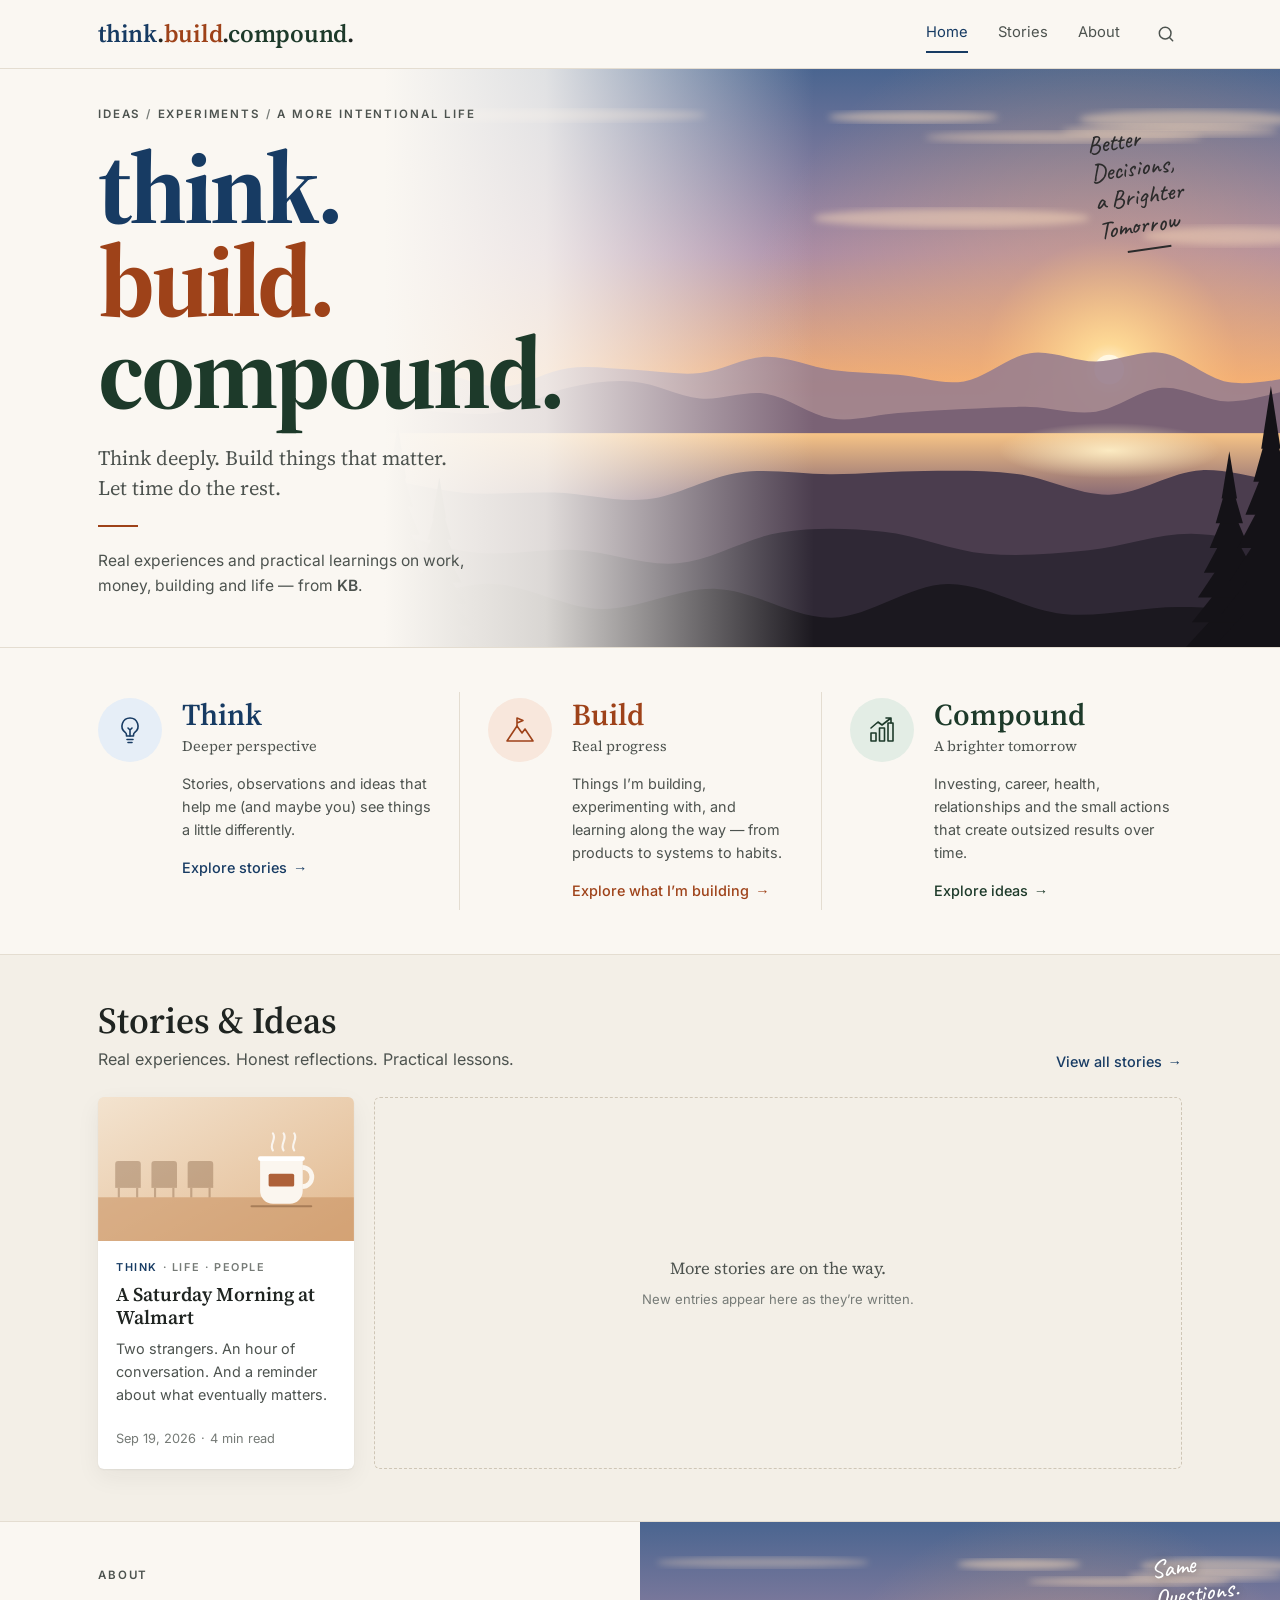
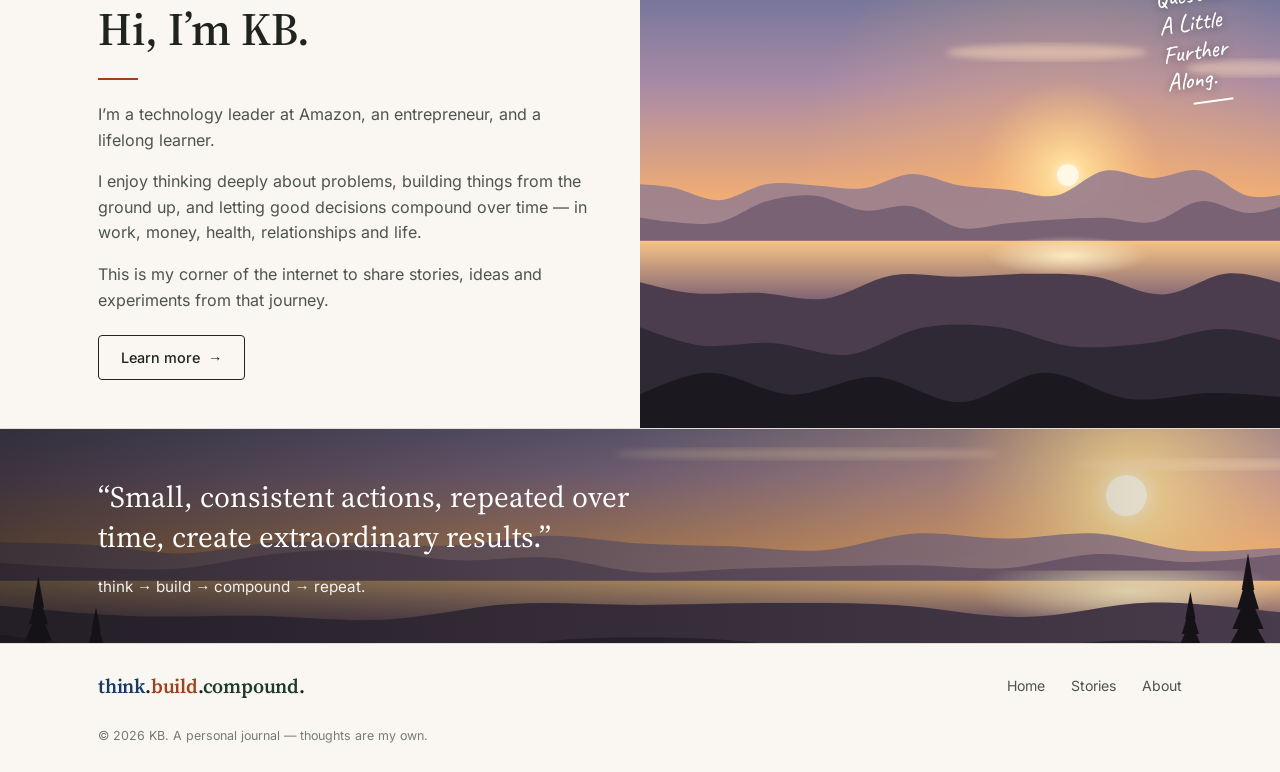
==== index.html @ 1331cb5c "Launch V1 of think.build.compound. Static journal site: Home, Stories archive (filters + search), Ab" ====
<!doctype html>
<html lang="en">
<head>
  <meta charset="utf-8">
  <meta name="viewport" content="width=device-width, initial-scale=1">
  <title>think.build.compound. — a journal by KB</title>
  <meta name="description" content="Think deeply. Build things that matter. Let time do the rest. Real experiences and practical learnings on work, money, building and life — from KB.">
  <link rel="canonical" href="https://thinkbuildcompound.com/">
  <meta name="theme-color" content="#faf7f2">
  <meta property="og:site_name" content="think.build.compound.">
  <meta property="og:type" content="website">
  <meta property="og:title" content="think.build.compound. — a journal by KB">
  <meta property="og:description" content="Think deeply. Build things that matter. Let time do the rest. Real experiences and practical learnings on work, money, building and life — from KB.">
  <meta property="og:url" content="https://thinkbuildcompound.com/">
  <meta property="og:image" content="https://thinkbuildcompound.com/assets/images/og-image.png">
  <meta property="og:image:width" content="1200">
  <meta property="og:image:height" content="630">
  <meta name="twitter:card" content="summary_large_image">
  <link rel="icon" href="assets/images/favicon.svg" type="image/svg+xml">
  <link rel="icon" href="assets/images/favicon-32.png" sizes="32x32" type="image/png">
  <link rel="apple-touch-icon" href="assets/images/apple-touch-icon.png">
  <link rel="preload" href="assets/fonts/source-serif-4-latin-opsz-normal.woff2" as="font" type="font/woff2" crossorigin>
  <link rel="stylesheet" href="assets/css/style.css">
</head><body>
  <a class="skip-link" href="#main">Skip to content</a>
  <header class="site-header">
    <div class="container">
      <a class="wordmark" href="index.html" aria-label="think.build.compound. home"><span class="c-think">think</span><span class="dot">.</span><span class="c-build">build</span><span class="dot">.</span><span class="c-compound">compound</span><span class="dot">.</span></a>
      <button class="nav-toggle" type="button" aria-expanded="false" aria-controls="site-nav" aria-label="Menu">
        <svg viewBox="0 0 24 24" fill="none" stroke="currentColor" stroke-width="1.8" stroke-linecap="round" aria-hidden="true"><path d="M4 7h16M4 12h16M4 17h16"/></svg>
      </button>
      <nav id="site-nav" class="nav" aria-label="Main">
        <a href="index.html" aria-current="page">Home</a>
        <a href="stories.html">Stories</a>
        <a href="about.html">About</a>
        <a class="search-link" href="stories.html#search" aria-label="Search stories">
          <svg viewBox="0 0 24 24" fill="none" stroke="currentColor" stroke-width="1.8" stroke-linecap="round" aria-hidden="true"><circle cx="11" cy="11" r="7"/><path d="m20 20-3.5-3.5"/></svg>
        </a>
      </nav>
    </div>
  </header>

  <main id="main">
    <section class="hero" aria-labelledby="hero-title">
      <div class="hero-media">
        <img src="assets/images/hero-landscape.svg" alt="" width="1600" height="1000" fetchpriority="high">
      </div>
      <p class="hero-note hand" aria-hidden="true">Better<br>Decisions,<br>a Brighter<br>Tomorrow</p>
      <div class="container">
        <div class="hero-copy">
          <p class="eyebrow">Ideas<span>/</span>Experiments<span>/</span>A more intentional life</p>
          <h1 class="hero-title" id="hero-title"><span class="c-think">think.</span><span class="c-build">build.</span><span class="c-compound">compound.</span></h1>
          <p class="hero-lede">Think deeply. Build things that matter.<br>Let time do the rest.</p>
          <hr class="accent-rule">
          <p class="hero-support">Real experiences and practical learnings on work, money, building and life — from <strong>KB</strong>.</p>
        </div>
      </div>
    </section>

    <section class="pillars" aria-label="The three ideas behind this journal">
      <div class="container">
        <div class="pillar pillar--think">
          <div class="pillar-icon"><svg viewBox="0 0 32 32" fill="none" stroke="currentColor" stroke-width="1.6" stroke-linecap="round" stroke-linejoin="round" aria-hidden="true"><path d="M16 4a8 8 0 0 0-4.8 14.4c.8.6 1.3 1.5 1.3 2.5V22h7v-1.1c0-1 .5-1.9 1.3-2.5A8 8 0 0 0 16 4Z"/><path d="M13 25.5h6M14 28.5h4M16 22v-6l-2-2M16 16l2-2"/></svg></div>
          <div>
            <h2>Think</h2>
            <p class="pillar-sub">Deeper perspective</p>
            <p>Stories, observations and ideas that help me (and maybe you) see things a little differently.</p>
            <a class="arrow-link" href="stories.html?category=think">Explore stories</a>
          </div>
        </div>
        <div class="pillar pillar--build">
          <div class="pillar-icon"><svg viewBox="0 0 32 32" fill="none" stroke="currentColor" stroke-width="1.6" stroke-linecap="round" stroke-linejoin="round" aria-hidden="true"><path d="M3 27 13 12l5 7 3-4 8 12Z"/><path d="M13 12V4l6 2.5-6 2.5"/></svg></div>
          <div>
            <h2>Build</h2>
            <p class="pillar-sub">Real progress</p>
            <p>Things I’m building, experimenting with, and learning along the way — from products to systems to habits.</p>
            <a class="arrow-link" href="stories.html?category=build">Explore what I’m building</a>
          </div>
        </div>
        <div class="pillar pillar--compound">
          <div class="pillar-icon"><svg viewBox="0 0 32 32" fill="none" stroke="currentColor" stroke-width="1.6" stroke-linecap="round" stroke-linejoin="round" aria-hidden="true"><rect x="5" y="19" width="5" height="8"/><rect x="13.5" y="14" width="5" height="13"/><rect x="22" y="9" width="5" height="18"/><path d="m5 14 7-6 4 3 9-7M20 4h5v5"/></svg></div>
          <div>
            <h2>Compound</h2>
            <p class="pillar-sub">A brighter tomorrow</p>
            <p>Investing, career, health, relationships and the small actions that create outsized results over time.</p>
            <a class="arrow-link" href="stories.html?category=compound">Explore ideas</a>
          </div>
        </div>
      </div>
    </section>

    <section class="stories-band" aria-labelledby="stories-title">
      <div class="container">
        <div class="section-head">
          <div>
            <h2 id="stories-title">Stories &amp; Ideas</h2>
            <p>Real experiences. Honest reflections. Practical lessons.</p>
          </div>
          <a class="arrow-link" href="stories.html">View all stories</a>
        </div>
        <div data-stories data-limit="4" data-upcoming>
          <noscript><p><a href="stories/a-saturday-morning-at-walmart.html">A Saturday Morning at Walmart</a> · <a href="stories.html">All stories</a></p></noscript>
        </div>
      </div>
    </section>

    <section class="about-teaser" aria-labelledby="about-title">
      <div class="about-copy">
        <p class="eyebrow">About</p>
        <h2 id="about-title">Hi, I’m KB.</h2>
        <hr class="accent-rule">
        <p>I’m a technology leader at Amazon, an entrepreneur, and a lifelong learner.</p>
        <p>I enjoy thinking deeply about problems, building things from the ground up, and letting good decisions compound over time — in work, money, health, relationships and life.</p>
        <p>This is my corner of the internet to share stories, ideas and experiments from that journey.</p>
        <a class="btn" href="about.html">Learn more</a>
      </div>
      <div class="about-media">
        <img src="assets/images/about-morning.svg" alt="" width="1200" height="900" loading="lazy">
        <p class="hand" aria-hidden="true">Same<br>Questions.<br>A Little<br>Further<br>Along.</p>
      </div>
    </section>

    <section class="banner" aria-label="Guiding idea">
      <img src="assets/images/banner-ridge.svg" alt="" width="2400" height="640" loading="lazy">
      <div class="container">
        <blockquote>“Small, consistent actions, repeated over time, create extraordinary results.”</blockquote>
        <p class="loop">think → build → compound → repeat.</p>
      </div>
    </section>
  </main>
  <footer class="site-footer">
    <div class="container">
      <a class="wordmark" href="index.html" aria-label="think.build.compound. home"><span class="c-think">think</span>.<span class="c-build">build</span>.<span class="c-compound">compound</span>.</a>
      <nav class="footer-nav" aria-label="Footer">
        <a href="index.html">Home</a>
        <a href="stories.html">Stories</a>
        <a href="about.html">About</a>
      </nav>
      <p class="footer-meta">© <span data-year>2026</span> KB. A personal journal — thoughts are my own.</p>
    </div>
  </footer>
  <script src="assets/js/main.js" defer></script>
  <script>document.querySelectorAll("[data-year]").forEach(function(e){e.textContent=new Date().getFullYear()})</script>
</body>
</html>
---- assets/css/style.css ----
/* ==========================================================================
   think.build.compound. — site styles
   One stylesheet, no build step. Sections follow the page order.
   ========================================================================== */

/* ---------- Fonts (self-hosted, OFL licensed; see assets/fonts/LICENSE-*) ---------- */
@font-face { font-family: "Source Serif 4"; src: url("../fonts/source-serif-4-latin-opsz-normal.woff2") format("woff2"); font-weight: 200 900; font-style: normal; font-display: swap; }
@font-face { font-family: "Inter"; src: url("../fonts/inter-latin-400-normal.woff2") format("woff2"); font-weight: 400; font-display: swap; }
@font-face { font-family: "Inter"; src: url("../fonts/inter-latin-500-normal.woff2") format("woff2"); font-weight: 500; font-display: swap; }
@font-face { font-family: "Inter"; src: url("../fonts/inter-latin-600-normal.woff2") format("woff2"); font-weight: 600; font-display: swap; }
@font-face { font-family: "Caveat"; src: url("../fonts/caveat-latin-500-normal.woff2") format("woff2"); font-weight: 500; font-display: swap; }

/* ---------- Design tokens ---------- */
:root {
  --bg: #faf7f2;          /* warm off-white page */
  --bg-alt: #f3efe7;      /* subtle band behind story cards */
  --surface: #ffffff;
  --ink: #1f2421;         /* body text */
  --ink-soft: #4d534f;    /* secondary text */
  --ink-faint: #767b77;   /* meta text (AA on --bg) */
  --rule: #e4ddd1;

  --think: #173b63;       /* blue */
  --build: #9e4219;       /* rust */
  --compound: #1d3a2a;    /* dark green */
  --think-tint: #e6eef7;
  --build-tint: #f8e7dc;
  --compound-tint: #e3ede5;

  --serif: "Source Serif 4", Georgia, "Times New Roman", serif;
  --sans: "Inter", -apple-system, BlinkMacSystemFont, "Segoe UI", Roboto, sans-serif;
  --hand: "Caveat", "Bradley Hand", cursive;

  --max: 1180px;
  --gutter: clamp(16px, 4vw, 48px);
  --radius: 6px;
  --shadow: 0 1px 2px rgba(31, 36, 33, .06), 0 8px 24px rgba(31, 36, 33, .06);
}

/* ---------- Base ---------- */
*, *::before, *::after { box-sizing: border-box; }
html { -webkit-text-size-adjust: 100%; scroll-behavior: smooth; background: var(--bg); }
@media (prefers-reduced-motion: reduce) { html { scroll-behavior: auto; } * { transition: none !important; } }
body {
  margin: 0;
  background: var(--bg);
  color: var(--ink);
  font-family: var(--sans);
  font-size: 1rem;
  line-height: 1.6;
  -webkit-font-smoothing: antialiased;
}
img { max-width: 100%; height: auto; display: block; }
a { color: inherit; }
a:focus-visible, button:focus-visible, input:focus-visible {
  outline: 2px solid var(--think);
  outline-offset: 3px;
  border-radius: 2px;
}
h1, h2, h3 { font-family: var(--serif); font-weight: 600; line-height: 1.15; margin: 0; color: var(--ink); }
p { margin: 0 0 1em; }

.container { width: 100%; max-width: var(--max); margin: 0 auto; padding: 0 var(--gutter); }
.visually-hidden {
  position: absolute !important; width: 1px; height: 1px; overflow: hidden;
  clip: rect(0 0 0 0); white-space: nowrap;
}
.skip-link {
  position: absolute; left: 12px; top: -48px; z-index: 100;
  background: var(--think); color: #fff; padding: 8px 14px; border-radius: var(--radius);
}
.skip-link:focus { top: 12px; }

.c-think { color: var(--think); }
.c-build { color: var(--build); }
.c-compound { color: var(--compound); }

.eyebrow {
  font-size: .72rem; font-weight: 600; letter-spacing: .16em; text-transform: uppercase;
  color: var(--ink-soft); margin: 0 0 18px;
}
.eyebrow span { margin: 0 .5em; color: var(--ink-faint); }
.accent-rule { width: 40px; height: 2px; background: var(--build); border: 0; margin: 22px 0; }
.hand { font-family: var(--hand); font-size: 1.55rem; line-height: 1.15; color: #2b2b2b; }

/* ---------- Header / nav ---------- */
.site-header { background: var(--bg); border-bottom: 1px solid var(--rule); position: relative; z-index: 20; }
.site-header .container { display: flex; align-items: center; justify-content: space-between; min-height: 68px; }
.wordmark { font-family: var(--serif); font-weight: 600; font-size: 1.55rem; text-decoration: none; letter-spacing: -.01em; }
.wordmark .dot { color: inherit; }
.nav { display: flex; align-items: center; gap: 30px; }
.nav a {
  text-decoration: none; font-size: .92rem; color: var(--ink-soft); padding: 6px 0;
  border-bottom: 2px solid transparent;
}
.nav a:hover { color: var(--ink); }
.nav a[aria-current="page"] { color: var(--think); border-bottom-color: var(--think); }
.nav .search-link { display: inline-flex; padding: 6px; border: 0; }
.nav .search-link svg { width: 20px; height: 20px; }
.nav-toggle {
  display: none; background: none; border: 0; padding: 8px; margin-right: -8px; cursor: pointer; color: var(--ink);
}
.nav-toggle svg { width: 24px; height: 24px; }

@media (max-width: 720px) {
  .nav-toggle { display: inline-flex; }
  .nav {
    display: none; position: absolute; top: 100%; left: 0; right: 0;
    flex-direction: column; align-items: stretch; gap: 0;
    background: var(--bg); border-bottom: 1px solid var(--rule); padding: 8px var(--gutter) 16px;
  }
  .nav.is-open { display: flex; }
  .nav a { padding: 12px 0; border-bottom: 1px solid var(--rule); }
  .nav a[aria-current="page"] { border-bottom-color: var(--rule); }
  .nav .search-link { padding: 12px 0; gap: 8px; align-items: center; }
  .nav .search-link::after { content: "Search"; font-size: .92rem; }
  .wordmark { font-size: 1.3rem; }
}

/* ---------- Hero ---------- */
.hero { position: relative; overflow: hidden; border-bottom: 1px solid var(--rule); }
.hero-media { position: absolute; inset: 0 0 0 30%; }
.hero-media img { width: 100%; height: 100%; object-fit: cover; }
.hero-media::before {
  content: ""; position: absolute; inset: 0; z-index: 1;
  background: linear-gradient(90deg, var(--bg) 0%, rgba(250, 247, 242, .85) 18%, rgba(250, 247, 242, 0) 48%);
}
.hero .container { position: relative; z-index: 2; padding-top: 36px; padding-bottom: 48px; }
.hero-copy { max-width: 470px; }
.hero-title {
  font-size: clamp(3.4rem, 8.4vw, 6.4rem); line-height: .9; letter-spacing: -.03em; font-weight: 700; margin: 0 0 26px;
}
.hero-title span { display: block; }
.hero-lede { font-family: var(--serif); font-size: 1.28rem; line-height: 1.45; color: var(--ink-soft); margin: 0; }
.hero-support { color: var(--ink-soft); font-size: .97rem; max-width: 380px; margin: 0; }
.hero-note {
  position: absolute; z-index: 2; right: max(var(--gutter), calc((100vw - var(--max)) / 2 + var(--gutter)));
  top: 56px; transform: rotate(-8deg); text-align: left;
}
.hero-note::after { content: ""; display: block; width: 44px; height: 2px; background: #2b2b2b; margin: 10px 0 0 26px; }

@media (max-width: 900px) {
  .hero-media { inset: 0 0 0 20%; }
  .hero-media::before { background: linear-gradient(90deg, var(--bg) 0%, rgba(250,247,242,.9) 30%, rgba(250,247,242,.15) 70%); }
}
@media (max-width: 720px) {
  .hero { display: flex; flex-direction: column-reverse; }
  .hero-media { position: relative; inset: auto; height: 260px; }
  .hero-media::before { background: linear-gradient(0deg, var(--bg) 0%, rgba(250,247,242,0) 40%); }
  .hero .container { padding-top: 28px; padding-bottom: 8px; }
  .hero-note { display: none; }
}

/* ---------- Pillars (Think / Build / Compound) ---------- */
.pillars { padding: 44px 0; border-bottom: 1px solid var(--rule); }
.pillars .container { display: grid; grid-template-columns: repeat(3, 1fr); }
.pillar { display: grid; grid-template-columns: 64px 1fr; gap: 20px; padding: 6px 28px; }
.pillar + .pillar { border-left: 1px solid var(--rule); }
.pillar:first-child { padding-left: 0; }
.pillar:last-child { padding-right: 0; }
.pillar-icon { width: 64px; height: 64px; border-radius: 50%; display: grid; place-items: center; }
.pillar-icon svg { width: 32px; height: 32px; }
.pillar--think .pillar-icon { background: var(--think-tint); color: var(--think); }
.pillar--build .pillar-icon { background: var(--build-tint); color: var(--build); }
.pillar--compound .pillar-icon { background: var(--compound-tint); color: var(--compound); }
.pillar h2 { font-size: 1.9rem; }
.pillar--think h2 { color: var(--think); }
.pillar--build h2 { color: var(--build); }
.pillar--compound h2 { color: var(--compound); }
.pillar-sub { font-family: var(--serif); font-size: 1.12rem; color: var(--ink-soft); margin: 2px 0 14px; }
.pillar p { font-size: .9rem; color: var(--ink-soft); }
.arrow-link { font-size: .9rem; font-weight: 500; text-decoration: none; display: inline-flex; gap: 6px; align-items: center; }
.arrow-link::after { content: "→"; transition: transform .15s ease; }
.arrow-link:hover::after { transform: translateX(3px); }
.arrow-link:hover { text-decoration: underline; text-underline-offset: 3px; }
.pillar--think .arrow-link { color: var(--think); }
.pillar--build .arrow-link { color: var(--build); }
.pillar--compound .arrow-link { color: var(--compound); }

@media (max-width: 900px) {
  .pillars .container { grid-template-columns: 1fr; gap: 28px; }
  .pillar, .pillar:first-child, .pillar:last-child { padding: 0; }
  .pillar + .pillar { border-left: 0; border-top: 1px solid var(--rule); padding-top: 28px; }
}

/* ---------- Stories section & cards ---------- */
.stories-band { background: var(--bg-alt); padding: 44px 0 52px; border-bottom: 1px solid var(--rule); }
.section-head { display: flex; justify-content: space-between; align-items: flex-end; gap: 16px; margin-bottom: 24px; flex-wrap: wrap; }
.section-head h2 { font-size: clamp(1.8rem, 3.2vw, 2.3rem); }
.section-head p { margin: 6px 0 0; color: var(--ink-soft); }
.section-head .arrow-link { color: var(--think); }

.card-grid { display: grid; grid-template-columns: repeat(4, 1fr); gap: 20px; }
@media (max-width: 1024px) { .card-grid { grid-template-columns: repeat(2, 1fr); } }
@media (max-width: 560px) { .card-grid { grid-template-columns: 1fr; } }

.card {
  background: var(--surface); border-radius: var(--radius); overflow: hidden; box-shadow: var(--shadow);
  display: flex; flex-direction: column; position: relative; transition: transform .15s ease, box-shadow .15s ease;
}
.card:hover { transform: translateY(-2px); box-shadow: 0 2px 4px rgba(31,36,33,.08), 0 14px 32px rgba(31,36,33,.10); }
.card-media { aspect-ratio: 16 / 9; background: #e9e2d6; }
.card-media img { width: 100%; height: 100%; object-fit: cover; }
.card-body { padding: 18px 18px 20px; display: flex; flex-direction: column; flex: 1; }
.card-tags { font-size: .68rem; font-weight: 600; letter-spacing: .14em; text-transform: uppercase; color: var(--ink-faint); margin: 0 0 8px; }
.card-tags .sep { margin: 0 .45em; }
.card-tags .cat { color: var(--think); }
.card[data-category="build"] .card-tags .cat { color: var(--build); }
.card[data-category="compound"] .card-tags .cat { color: var(--compound); }
.card h3 { font-size: 1.22rem; margin: 0 0 8px; }
.card h3 a { text-decoration: none; }
.card h3 a::after { content: ""; position: absolute; inset: 0; } /* whole card clickable */
.card h3 a:hover { text-decoration: underline; text-underline-offset: 3px; }
.card-excerpt { font-size: .9rem; color: var(--ink-soft); flex: 1; }
.card-meta { font-size: .8rem; color: var(--ink-faint); margin: 8px 0 0; }
.card-meta .sep { margin: 0 .4em; }

.card--upcoming {
  background: transparent; box-shadow: none; border: 1px dashed #cfc6b6; justify-content: center; align-items: center;
  text-align: center; padding: 28px; min-height: 200px; color: var(--ink-faint);
}
.card--upcoming:hover { transform: none; box-shadow: none; }
@media (min-width: 1025px) { .card-grid > .card--upcoming { grid-column: span var(--span, 1); } }
.card--upcoming p { margin: 0; font-family: var(--serif); font-size: 1.05rem; color: var(--ink-soft); }
.card--upcoming small { display: block; margin-top: 6px; font-size: .82rem; }

/* ---------- About teaser ---------- */
.about-teaser { display: grid; grid-template-columns: 1fr 1fr; border-bottom: 1px solid var(--rule); }
.about-copy { padding: 44px var(--gutter) 48px; padding-left: max(var(--gutter), calc((100vw - var(--max)) / 2 + var(--gutter))); }
.about-copy h2 { font-size: clamp(2.2rem, 4vw, 2.9rem); }
.about-copy p { color: var(--ink-soft); max-width: 520px; }
.about-media { position: relative; min-height: 320px; }
.about-media img { position: absolute; inset: 0; width: 100%; height: 100%; object-fit: cover; }
.about-media .hand { position: absolute; top: 28px; right: 36px; transform: rotate(-8deg); color: #fff; text-shadow: 0 1px 8px rgba(0,0,0,.35); }
.about-media .hand::after { content: ""; display: block; width: 40px; height: 2px; background: #fff; margin: 8px 0 0 24px; }
.btn {
  display: inline-flex; align-items: center; gap: 8px; margin-top: 6px;
  border: 1.5px solid var(--ink); border-radius: 4px; padding: 10px 22px;
  font-size: .9rem; font-weight: 500; text-decoration: none; color: var(--ink); background: transparent;
  transition: background .15s ease, color .15s ease;
}
.btn::after { content: "→"; }
.btn:hover { background: var(--ink); color: var(--bg); }
@media (max-width: 800px) {
  .about-teaser { grid-template-columns: 1fr; }
  .about-media { min-height: 240px; order: -1; }
}

/* ---------- Quote banner ---------- */
.banner { position: relative; color: #fff; overflow: hidden; }
.banner img { position: absolute; inset: 0; width: 100%; height: 100%; object-fit: cover; }
.banner::before { content: ""; position: absolute; inset: 0; z-index: 1; background: linear-gradient(90deg, rgba(20,18,23,.72) 0%, rgba(20,18,23,.35) 55%, rgba(20,18,23,.05) 100%); }
.banner .container { position: relative; z-index: 2; padding-top: 48px; padding-bottom: 44px; }
.banner blockquote { margin: 0; font-family: var(--serif); font-size: clamp(1.4rem, 2.6vw, 1.85rem); line-height: 1.35; max-width: 560px; color: #fff; }
.banner .loop { margin: 18px 0 0; font-size: .95rem; opacity: .92; }

/* ---------- Footer ---------- */
.site-footer { padding: 26px 0; border-top: 1px solid var(--rule); }
.site-footer .container { display: flex; align-items: center; justify-content: space-between; gap: 16px; flex-wrap: wrap; }
.site-footer .wordmark { font-size: 1.25rem; }
.footer-nav { display: flex; gap: 26px; font-size: .88rem; }
.footer-nav a { text-decoration: none; color: var(--ink-soft); }
.footer-nav a:hover { color: var(--ink); text-decoration: underline; }
.footer-meta { width: 100%; font-size: .78rem; color: var(--ink-faint); margin: 8px 0 0; }

/* ---------- Page header (Stories / About) ---------- */
.page-head { padding: 52px 0 28px; border-bottom: 1px solid var(--rule); }
.page-head h1 { font-size: clamp(2.4rem, 5vw, 3.4rem); letter-spacing: -.02em; }
.page-head p { color: var(--ink-soft); margin: 10px 0 0; font-size: 1.05rem; max-width: 620px; }

/* ---------- Stories archive ---------- */
.archive-tools { display: flex; gap: 16px; align-items: center; justify-content: space-between; flex-wrap: wrap; padding: 24px 0 8px; }
.filters { display: flex; gap: 8px; flex-wrap: wrap; }
.filter {
  font: inherit; font-size: .88rem; padding: 7px 16px; border-radius: 999px; cursor: pointer;
  border: 1px solid var(--rule); background: var(--surface); color: var(--ink-soft);
}
.filter:hover { border-color: #c9c0b0; color: var(--ink); }
.filter[aria-pressed="true"] { background: var(--ink); border-color: var(--ink); color: var(--bg); }
.filter[data-filter="think"][aria-pressed="true"] { background: var(--think); border-color: var(--think); }
.filter[data-filter="build"][aria-pressed="true"] { background: var(--build); border-color: var(--build); }
.filter[data-filter="compound"][aria-pressed="true"] { background: var(--compound); border-color: var(--compound); }
.search { position: relative; }
.search input {
  font: inherit; font-size: .92rem; width: min(280px, 100%); padding: 8px 12px 8px 36px;
  border: 1px solid var(--rule); border-radius: 999px; background: var(--surface); color: var(--ink);
}
.search svg { position: absolute; left: 12px; top: 50%; transform: translateY(-50%); width: 16px; height: 16px; color: var(--ink-faint); }
.archive { padding: 20px 0 64px; }
.archive-empty { color: var(--ink-soft); padding: 24px 0; }
.archive-year { font-size: 1.1rem; font-family: var(--sans); font-weight: 600; letter-spacing: .08em; color: var(--ink-faint); margin: 12px 0 16px; }
.archive .card-grid { grid-template-columns: repeat(3, 1fr); margin-bottom: 28px; }
@media (max-width: 900px) { .archive .card-grid { grid-template-columns: repeat(2, 1fr); } }
@media (max-width: 560px) { .archive .card-grid { grid-template-columns: 1fr; } .search, .search input { width: 100%; } }

/* ---------- About page ---------- */
.prose { max-width: 680px; }
.prose p, .prose li { font-size: 1.08rem; line-height: 1.75; color: #2c322e; }
.prose h2 { font-size: 1.7rem; margin: 2.2em 0 .6em; }
.prose h3 { font-size: 1.25rem; margin: 1.8em 0 .4em; }
.prose strong { color: var(--ink); }
.prose blockquote {
  margin: 1.6em 0; padding: 4px 0 4px 22px; border-left: 3px solid var(--build);
  font-family: var(--serif); font-size: 1.35rem; line-height: 1.45; color: var(--ink);
}
.about-page { padding-top: 44px; padding-bottom: 72px; display: grid; grid-template-columns: minmax(0, 680px) minmax(0, 380px); gap: 64px; justify-content: space-between; align-items: start; }
.about-aside { position: sticky; top: 24px; margin: 0; }
.about-aside img { width: 100%; aspect-ratio: 4 / 5; object-fit: cover; border-radius: var(--radius); }
@media (max-width: 900px) { .about-page { grid-template-columns: 1fr; gap: 32px; } .about-aside { position: static; order: -1; } .about-aside img { aspect-ratio: 16 / 9; } }
.philosophy { display: grid; gap: 18px; margin: 18px 0 8px; }
.philosophy div { padding: 16px 20px; border-radius: var(--radius); background: var(--surface); box-shadow: var(--shadow); }
.philosophy h3 { margin: 0 0 4px; font-size: 1.35rem; }
.philosophy p { margin: 0; font-size: 1rem; color: var(--ink-soft); }

/* ---------- Story (article) page ---------- */
.article-head { padding: 48px 0 24px; }
.article-head .container, .article-body .container { max-width: 760px; }
.article-head .card-tags { margin-bottom: 14px; }
.article-head h1 { font-size: clamp(2.2rem, 5vw, 3.2rem); letter-spacing: -.02em; }
.article-dek { font-family: var(--serif); font-size: 1.25rem; color: var(--ink-soft); margin: 14px 0 0; line-height: 1.5; }
.article-meta { font-size: .88rem; color: var(--ink-faint); margin: 18px 0 0; }
.article-meta .sep { margin: 0 .45em; }
.article-figure { margin: 0 auto; max-width: 1000px; padding: 0 var(--gutter); }
.article-figure img { width: 100%; aspect-ratio: 16 / 7; object-fit: cover; border-radius: var(--radius); }
.article-body { padding: 36px 0 24px; }
.article-body .prose { max-width: 760px; }
.article-body .prose p { font-family: var(--serif); font-size: 1.2rem; line-height: 1.7; color: #262b28; }
.article-body .prose blockquote { font-size: 1.55rem; }
.article-foot { padding: 24px 0 64px; border-top: 1px solid var(--rule); margin-top: 24px; }
.article-foot .container { max-width: 760px; display: flex; justify-content: space-between; gap: 16px; flex-wrap: wrap; }
.article-foot .arrow-link { color: var(--think); }
.back-link { font-size: .9rem; color: var(--think); text-decoration: none; }
.back-link:hover { text-decoration: underline; }

/* ---------- 404 ---------- */
.not-found { padding: 96px 0 120px; text-align: center; }
.not-found h1 { font-size: clamp(2.6rem, 6vw, 4rem); }
.not-found p { color: var(--ink-soft); margin: 14px auto 28px; max-width: 460px; }
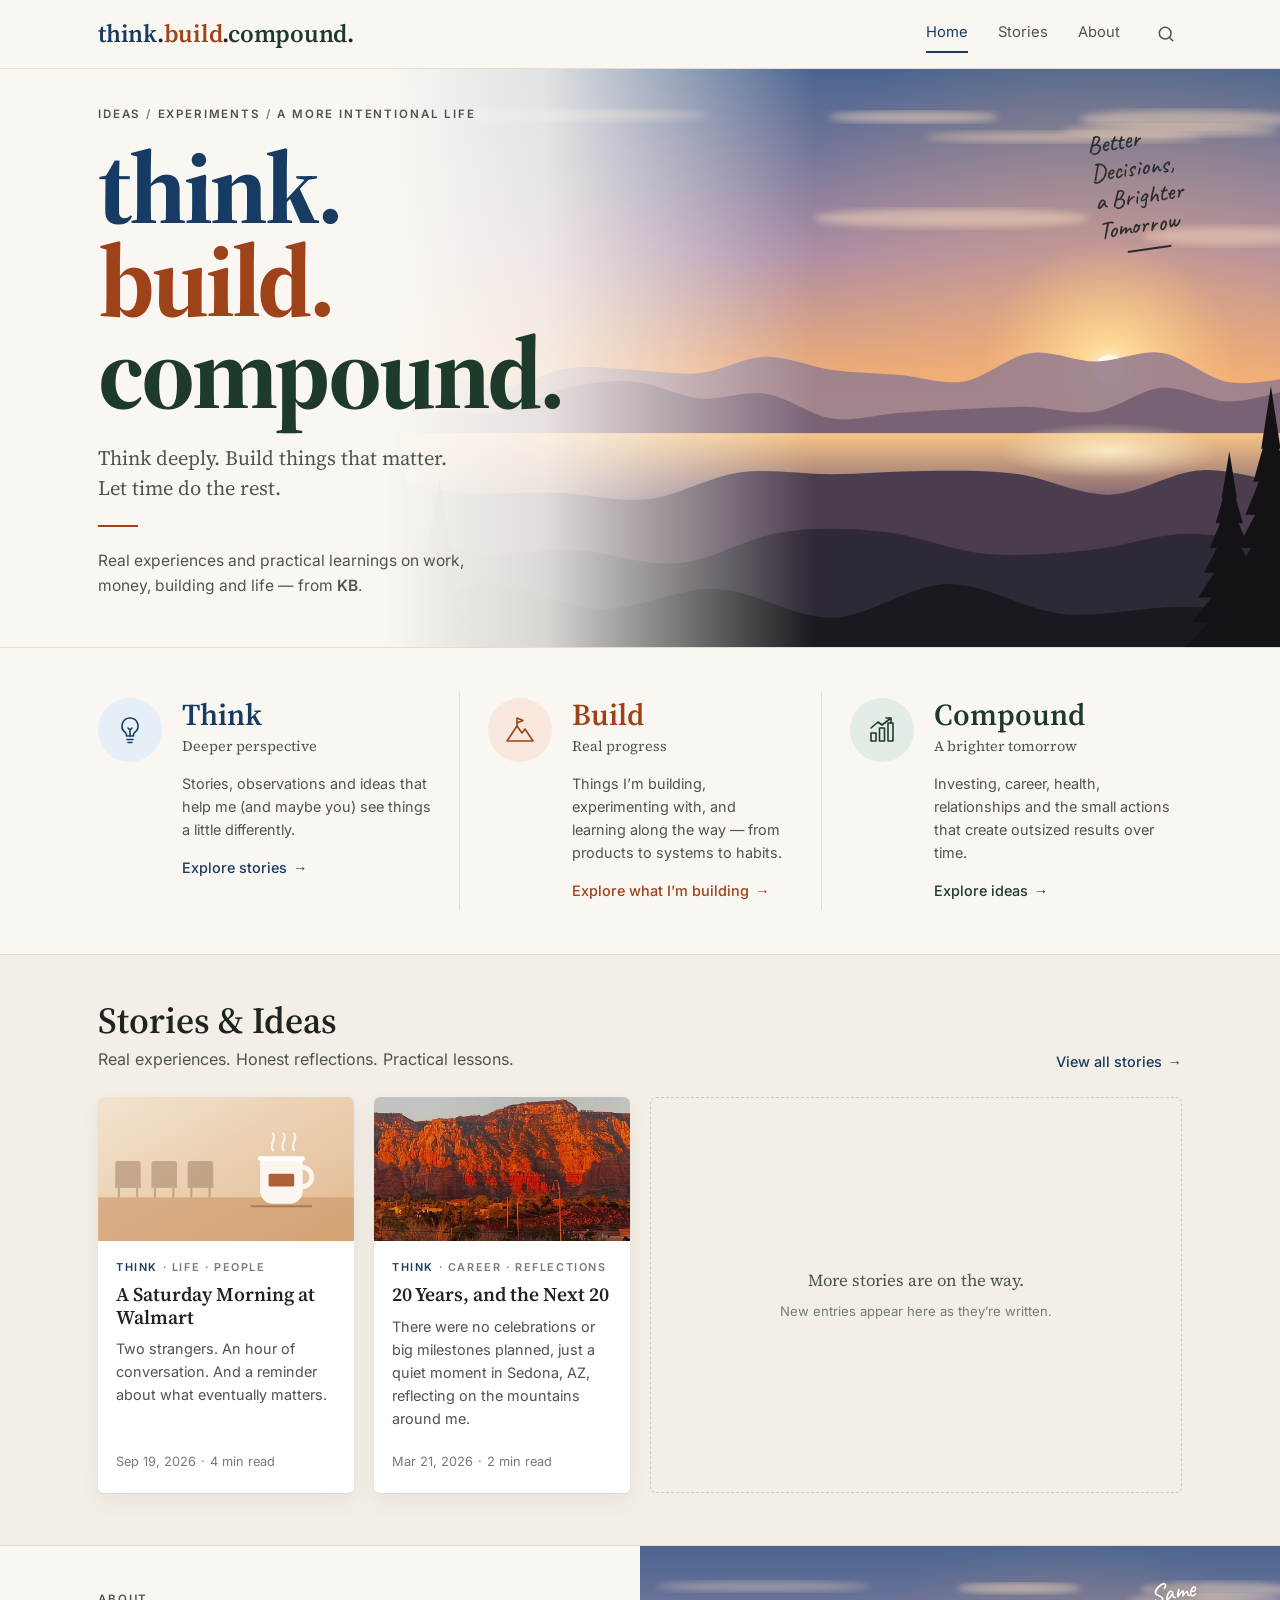
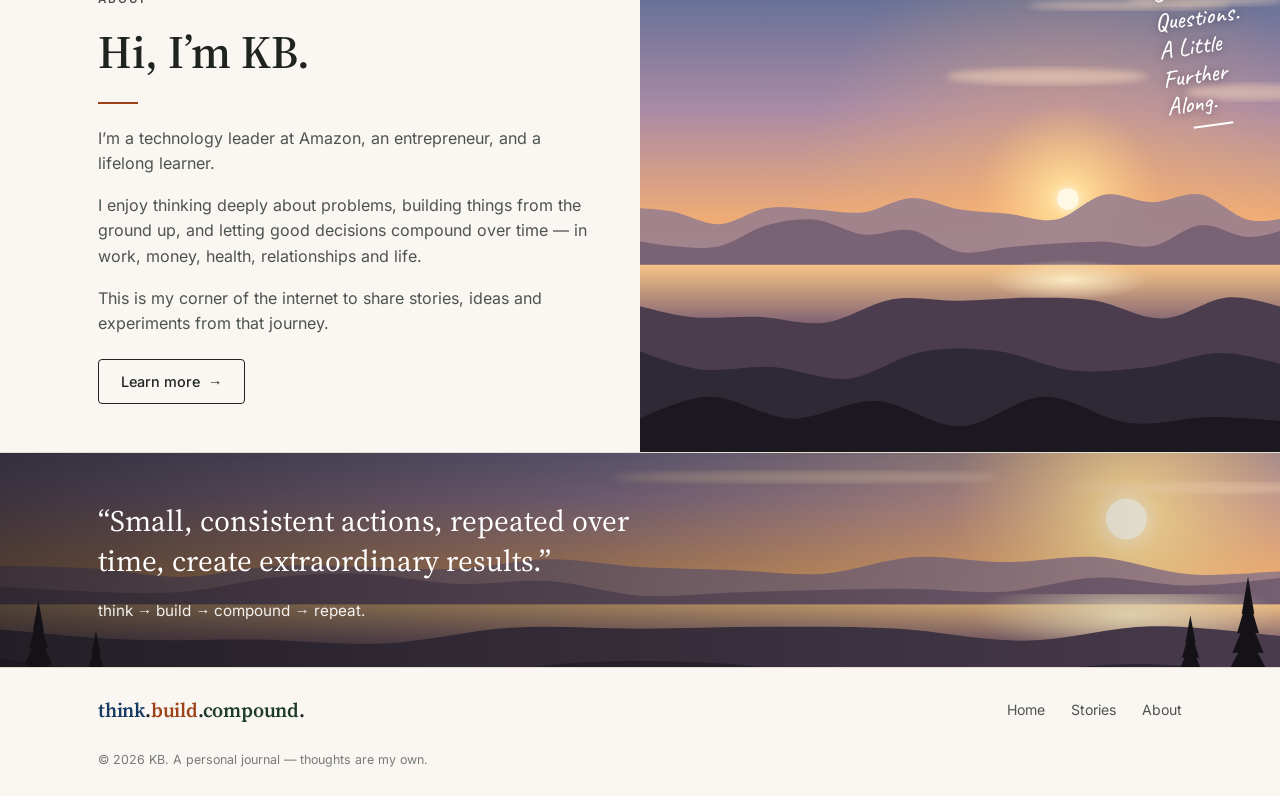
==== commit 12dd3a5e: "Add Cloudflare Web Analytics to all pages Includes the story template so new stories are tracked aut" ====
--- a/index.html
+++ b/index.html
@@ -141,5 +141,6 @@
   </footer>
   <script src="assets/js/main.js" defer></script>
   <script>document.querySelectorAll("[data-year]").forEach(function(e){e.textContent=new Date().getFullYear()})</script>
+  <!-- Cloudflare Web Analytics --><script type='module' src='https://static.cloudflareinsights.com/beacon.min.js' data-cf-beacon='{"token": "dc9221a92e944d07a9888e595dff99a1"}'></script><!-- End Cloudflare Web Analytics -->
 </body>
 </html>
--- a/assets/css/style.css
+++ b/assets/css/style.css
@@ -322,7 +322,9 @@
 .article-meta .sep { margin: 0 .45em; }
 .article-figure { margin: 0 auto; max-width: 1000px; padding: 0 var(--gutter); }
 .article-figure img { width: 100%; aspect-ratio: 16 / 7; object-fit: cover; border-radius: var(--radius); }
+.article-figure--wide img { aspect-ratio: auto; }
 .article-body { padding: 36px 0 24px; }
+.article-body .prose li { font-family: var(--serif); font-size: 1.2rem; line-height: 1.6; margin: .35em 0; }
 .article-body .prose { max-width: 760px; }
 .article-body .prose p { font-family: var(--serif); font-size: 1.2rem; line-height: 1.7; color: #262b28; }
 .article-body .prose blockquote { font-size: 1.55rem; }
